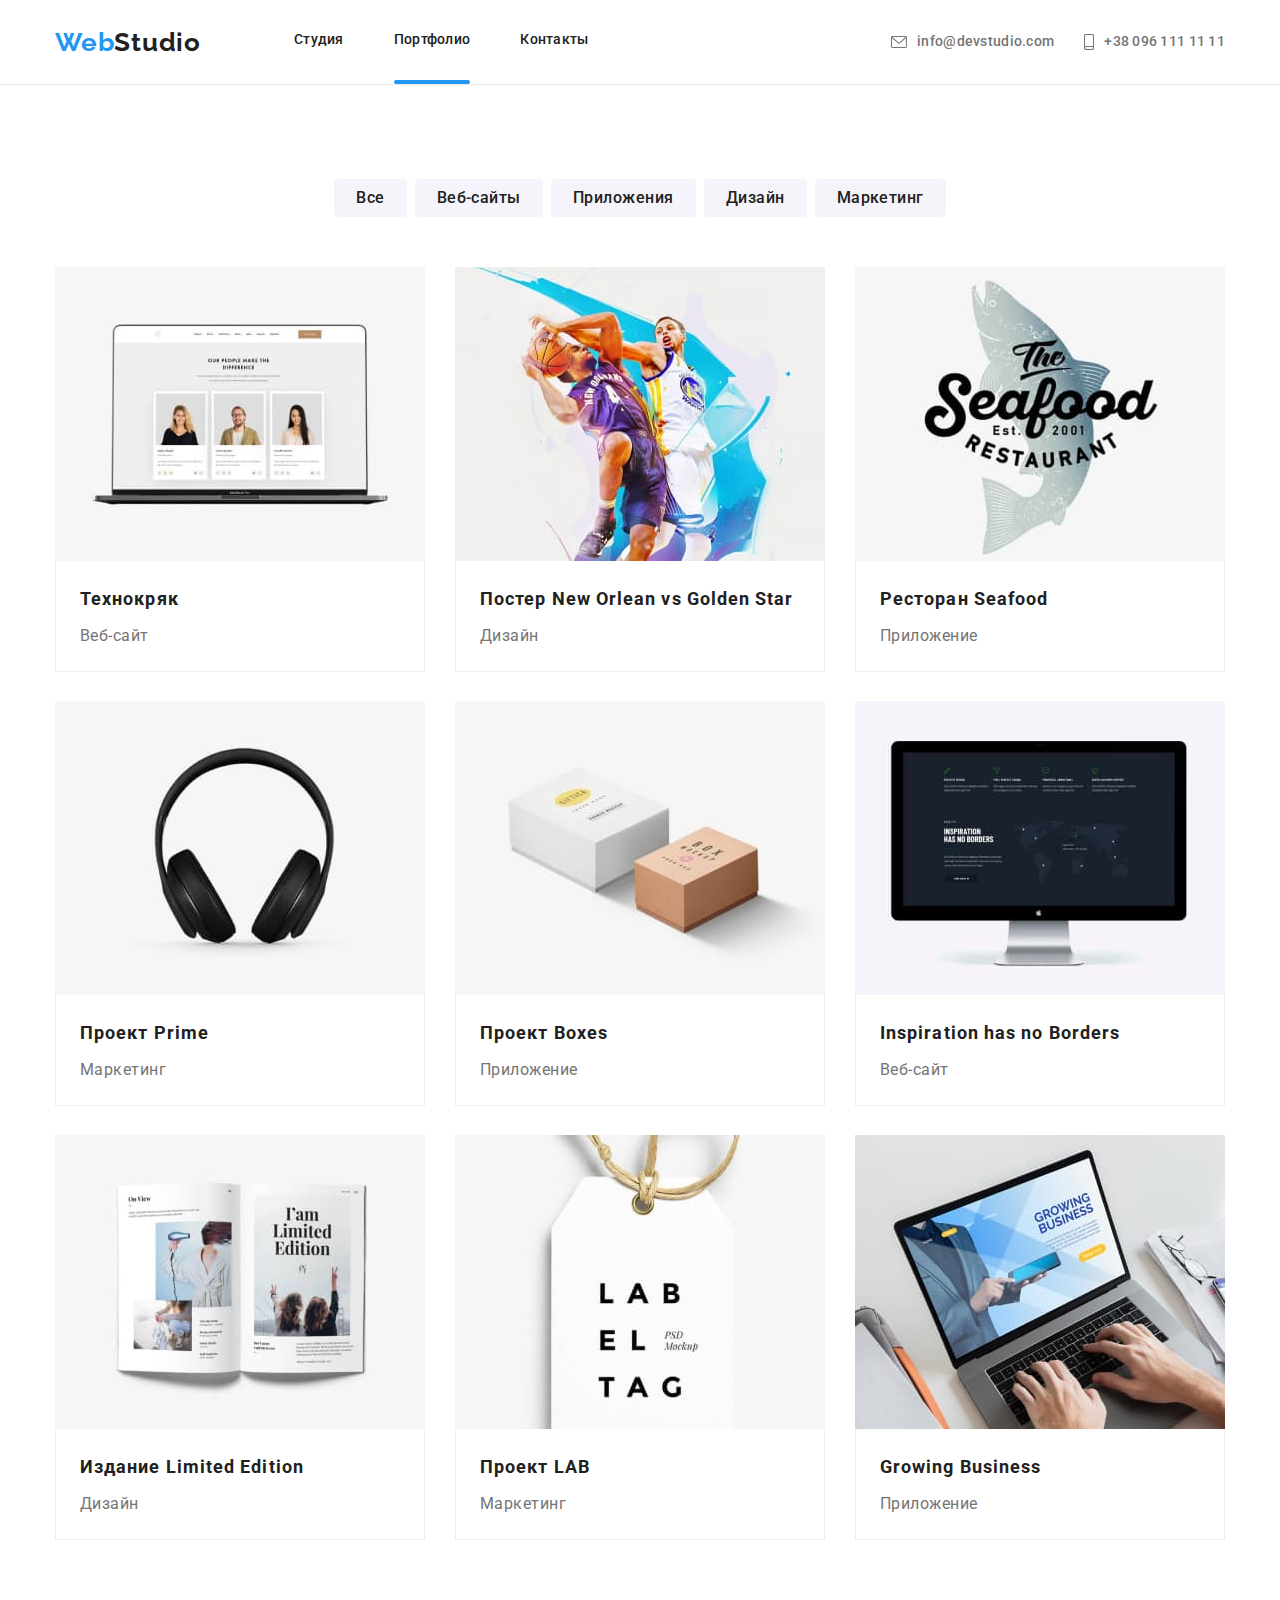
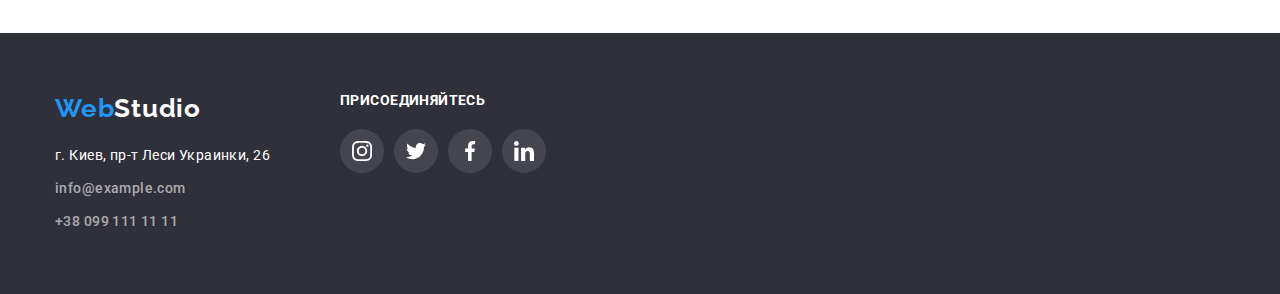
==== portfolio.html @ a39f9c10 "modal add-1" ====
<!DOCTYPE html>
<html lang="en">
  <head>
    <meta charset="UTF-8" />
    <meta http-equiv="X-UA-Compatible" content="IE=edge" />
    <meta name="viewport" content="width=device-width, initial-scale=1.0" />
    <title>Портфолио</title>
    <link
      href="https://fonts.googleapis.com/css2?family=Raleway:wght@700&family=Roboto:wght@400;500;700;900&display=swap"
      rel="stylesheet"
    />
    <link
      rel="stylesheet"
      href="https://cdnjs.cloudflare.com/ajax/libs/modern-normalize/1.1.0/modern-normalize.min.css"
    />
    <link rel="stylesheet" href="./css/styles.css" />
  </head>
  <body>
    <header>
      <div class="container main-nav">
        <a href="./index.html" class="logo"
          ><span class="logo-blue">Web</span>Studio</a
        >
        <nav>
          <ul class="list nav">
            <li class="item">
              <a href="./index.html" class="site-nav">Студия</a>
            </li>
            <li class="item active">
              <a href="./portfolio.html" class="site-nav">Портфолио</a>
            </li>
            <li class="item">
              <a href="" class="site-nav">Контакты</a>
            </li>
          </ul>
        </nav>

        <ul class="list contacts">
          <li class="item">
            <a href="mailto:info@devstudio.com" class="mail">
              <svg class="icon-mail" width="16" height="12">
                <use href="./images/icons.svg#icon-envelope"></use>
              </svg>
              info@devstudio.com</a
            >
          </li>
          <li class="item">
            <a href="tel:+380961111111" class="tel">
              <svg class="icon-tel" width="10" height="16">
                <use href="./images/icons.svg#icon-smartphone"></use>
              </svg>
              +38 096 111 11 11</a
            >
          </li>
        </ul>
      </div>
    </header>

    <main>
      <section class="section">
        <div class="container">
          <!-- Hidden title -->
          <h1 class="visually-hidden">Портфолио</h1>

          <ul class="button-list">
            <li class="item">
              <button type="button" class="portfolio-button">Все</button>
            </li>
            <li class="item">
              <button type="button" class="portfolio-button">Веб-сайты</button>
            </li>
            <li class="item">
              <button type="button" class="portfolio-button">Приложения</button>
            </li>
            <li class="item">
              <button type="button" class="portfolio-button">Дизайн</button>
            </li>
            <li class="item">
              <button type="button" class="portfolio-button">Маркетинг</button>
            </li>
          </ul>

          <ul class="portfolio-list">
            <li class="item">
              <img
                src="./images/portf-1.jpg"
                alt="Картинка веб-сайта"
                width="370"
                class="porfolio-image"
              />
              <div class="content-in-border">
                <h2 class="portfolio-list-title">Технокряк</h2>
                <p class="portfolio-list-text">Веб-сайт</p>
              </div>
            </li>
            <li class="item">
              <img
                src="./images/portf-2.jpg"
                alt="Пример постера"
                width="370"
                class="porfolio-image"
              />
              <div class="content-in-border">
                <h2 class="portfolio-list-title">
                  Постер New Orlean vs Golden Star
                </h2>
                <p class="portfolio-list-text">Дизайн</p>
              </div>
            </li>
            <li class="item">
              <img
                src="./images/portf-3.jpg"
                alt="Логотип ресторана"
                width="370"
                class="porfolio-image"
              />
              <div class="content-in-border">
                <h2 class="portfolio-list-title">Ресторан Seafood</h2>
                <p class="portfolio-list-text">Приложение</p>
              </div>
            </li>
            <li class="item">
              <img
                src="./images/portf-4.jpg"
                alt="Изображение наушников"
                width="370"
                class="porfolio-image"
              />
              <div class="content-in-border">
                <h2 class="portfolio-list-title">Проект Prime</h2>
                <p class="portfolio-list-text">Маркетинг</p>
              </div>
            </li>
            <li class="item">
              <img
                src="./images/portf-5.jpg"
                alt="Изображение коробочек"
                width="370"
                class="porfolio-image"
              />
              <div class="content-in-border">
                <h2 class="portfolio-list-title">Проект Boxes</h2>
                <p class="portfolio-list-text">Приложение</p>
              </div>
            </li>
            <li class="item">
              <img
                src="./images/portf-6.jpg"
                alt="Илюстрация веб-сайта"
                width="370"
                class="porfolio-image"
              />
              <div class="content-in-border">
                <h2 class="portfolio-list-title">Inspiration has no Borders</h2>
                <p class="portfolio-list-text">Веб-сайт</p>
              </div>
            </li>
            <li class="item">
              <img
                src="./images/portf-7.jpg"
                alt="Изображение журнала"
                width="370"
                class="porfolio-image"
              />
              <div class="content-in-border">
                <h2 class="portfolio-list-title">Издание Limited Edition</h2>
                <p class="portfolio-list-text">Дизайн</p>
              </div>
            </li>
            <li class="item">
              <img
                src="./images/portf-8.jpg"
                alt="Изображение бирки"
                width="370"
                class="porfolio-image"
              />
              <div class="content-in-border">
                <h2 class="portfolio-list-title">Проект LAB</h2>
                <p class="portfolio-list-text">Маркетинг</p>
              </div>
            </li>
            <li class="item">
              <img
                src="./images/portf-9.jpg"
                alt="Изибражение приложения на лептопе"
                width="370"
                class="porfolio-image"
              />
              <div class="content-in-border">
                <h2 class="portfolio-list-title">Growing Business</h2>
                <p class="portfolio-list-text">Приложение</p>
              </div>
            </li>
          </ul>
        </div>
      </section>
    </main>

    <footer>
      <div class="container footer">
        <div class="adress-cotain">
          <a href="" class="logo-footer"
            ><span class="logo-blue">Web</span>Studio</a
          >
          <address class="adress">
            г. Киев, пр-т Леси Украинки, 26
            <a href="mailto:info@example.com" class="mail">info@example.com</a>
            <a href="tel:+380991111111" class="tel">+38 099 111 11 11</a>
          </address>
        </div>
        <div class="footer-join">
          <h2 class="footer-join-title">присоединяйтесь</h2>
          <ul class="join-links-list">
            <li class="join-list-item">
              <a href="" class="join-link">
                <svg class="join-icon" width="20" height="20">
                  <use href="./images/icons.svg#icon-instagram"></use>
                </svg>
              </a>
            </li>
            <li class="join-list-item">
              <a href="" class="join-link">
                <svg class="join-icon" width="20" height="20">
                  <use href="./images/icons.svg#icon-twitter"></use>
                </svg>
              </a>
            </li>
            <li class="join-list-item">
              <a href="" class="join-link">
                <svg class="join-icon" width="20" height="20">
                  <use href="./images/icons.svg#icon-facebook"></use>
                </svg>
              </a>
            </li>
            <li class="join-list-item">
              <a href="" class="join-link">
                <svg class="join-icon" width="20" height="20">
                  <use href="./images/icons.svg#icon-linkedin"></use>
                </svg>
              </a>
            </li>
          </ul>
        </div>
      </div>
    </footer>
  </body>
</html>
---- css/styles.css ----
/* palette */

:root {
  --main-white-color: #ffffff;
  --main-text-color: #757575;
  --main-title-color: #212121;
  --main-accent-color: #2196f3;
}

body {
  background-color: var(--main-white-color);
  color: var(--main-text-color);
  font-family: "Roboto", sans-serif;
  font-size: 14px;
}

h1,
h2,
h3,
h4,
p {
  margin-top: 0;
  margin-bottom: 0;
}

.visually-hidden {
  position: absolute;
  width: 1px;
  height: 1px;
  margin: -1px;
  border: 0;
  padding: 0;
  white-space: nowrap;
  clip-path: inset(100%);
  clip: rect(0 0 0 0);
  overflow: hidden;
}

header {
  border-bottom: 1px solid #ececec;
}

/* container */

.container {
  width: 1200px;
  padding-left: 15px;
  padding-right: 15px;
  margin-left: auto;
  margin-right: auto;
}

.section {
  padding-top: 94px;
  padding-bottom: 94px;
}

/* Logo */

.logo {
  color: var(--main-title-color);
  margin-right: 93px;
}
.logo,
.logo-footer {
  font-weight: 700;
  font-size: 26px;
  line-height: 1.19;
  text-decoration: none;
  font-family: "Raleway", sans-serif;
  letter-spacing: 0.03em;
}
.logo-blue {
  color: var(--main-accent-color);
}
.logo-footer {
  color: var(--main-white-color);
  margin-bottom: 20px;
  display: inline-block;
}

.list,
.features-list,
.portfolio-list,
.button-list,
.teams-links-list,
.clients-list,
.join-links-list {
  list-style: none;
  margin-top: 0;
  margin-bottom: 0;
  padding-left: 0;
}

/* site-nav */

.site-nav,
.mail,
.tel {
  text-decoration: none;
  line-height: 1.14;
  letter-spacing: 0.02em;
  font-weight: 500;
}
.site-nav {
  color: var(--main-title-color);
  padding-top: 32px;
  padding-bottom: 32px;

  display: block;
}

.active::after {
  content: "";
  display: block;
  width: 100%;
  height: 4px;
  border-radius: 2px;
  background-color: var(--main-accent-color);
}
.list.contacts {
  margin-left: auto;
}

.list.contacts .item + .item {
  margin-left: 30px;
}

.mail,
.tel {
  color: var(--main-text-color);
  padding-top: 32px;
  padding-bottom: 32px;
  display: flex;
  align-items: center;
}

.icon-tel,
.icon-mail {
  margin-right: 10px;
  fill: currentColor;
}

.adress .mail,
.adress .tel {
  line-height: 1.71;
  letter-spacing: 0.03em;
  color: rgba(255, 255, 255, 0.6);
  display: block;
  margin-top: 9px;
  padding: 0;
}

.site-nav:hover,
.mail:hover,
.tel:hover,
.site-nav:focus,
.mail:focus,
.tel:focus {
  color: var(--main-accent-color);
}

.list.nav,
.list.contacts {
  display: flex;
}

.list.nav .item:not(:last-child) {
  margin-right: 50px;
}

.main-nav {
  display: flex;
  align-items: center;
}

/* hero */

.hero {
  background-image: linear-gradient(
      to right,
      rgba(47, 48, 58, 0.4),
      rgba(47, 48, 58, 0.4)
    ),
    url(../images/hero-img.jpg);
  background-color: #2f303a;
  text-align: center;
}

.hero.section {
  padding-top: 200px;
  padding-bottom: 200px;
  max-width: 1600px;
  margin-left: auto;
  margin-right: auto;
}

.hero-title {
  font-weight: 900;
  font-size: 44px;
  line-height: 1.36;
  max-width: 696px;

  letter-spacing: 0.06em;
  text-transform: uppercase;

  color: var(--main-white-color);
  margin-bottom: 30px;
  margin-left: auto;
  margin-right: auto;
}
.hero-button {
  background-color: var(--main-accent-color);
  color: var(--main-white-color);

  font-family: "Roboto", sans-serif;
  font-weight: 700;
  font-size: 16px;
  line-height: 1.88;
  letter-spacing: 0.06em;
  padding: 10px 32px;

  cursor: pointer;
  box-shadow: 0px 4px 4px rgba(0, 0, 0, 0.15);
  border-radius: 4px;
  border: none;
}

/* features */

.features-list {
  display: flex;
}

.section.features {
  padding-bottom: 0;
}

.features-list .item + .item {
  margin-left: 30px;
}
.features-list .item {
  max-width: 270px;
}

.features-title {
  font-size: 14px;
  line-height: 1.14;
  letter-spacing: 0.03em;
  text-transform: uppercase;
  color: var(--main-title-color);
  margin-bottom: 10px;
}
.features-text {
  line-height: 1.71;
  letter-spacing: 0.03em;
}

.features-icon {
  background: #f5f4fa;
  border-radius: 4px;
  height: 120px;

  margin-bottom: 30px;
  display: flex;
  justify-content: center;
  align-items: center;
}
/* products */

.list.products {
  display: flex;
}

.list.products .item:not(:last-child) {
  margin-right: 30px;
}

.list.products .item {
  position: relative;
}

.products-title,
.team-main-title {
  font-size: 36px;
  line-height: 1.17;
  text-align: center;
  letter-spacing: 0.03em;
  color: var(--main-title-color);
  margin-bottom: 50px;
}

.products-image {
  display: block;
}

.products-text-box {
  position: absolute;
  bottom: 0;
  right: 0;

  width: 100%;

  padding-top: 27px;
  padding-bottom: 27px;

  background-color: rgba(47, 48, 58, 0.8);
  text-align: center;
}
.products-text-box > h3 {
  font-size: 14px;
  line-height: 1.14;
  letter-spacing: 0.03em;
  text-transform: uppercase;
  color: var(--main-white-color);
}

/* team */

.team.section {
  background: #f5f4fa;
}

.team.list {
  display: flex;
}
.team.list .item:not(:last-child) {
  margin-right: 30px;
}
.team.list .item {
  background-color: var(--main-white-color);
  text-align: center;
  box-shadow: 0px 1px 3px rgba(0, 0, 0, 0.12), 0px 1px 1px rgba(0, 0, 0, 0.14),
    0px 2px 1px rgba(0, 0, 0, 0.2);
  border-radius: 0px 0px 4px 4px;
}

.team-title {
  font-weight: 500;
  font-size: 16px;
  line-height: 1.19;
  letter-spacing: 0.03em;
  color: var(--main-title-color);
  margin-bottom: 10px;
}
.team-text {
  font-size: 16px;
  line-height: 1.19;
  letter-spacing: 0.03em;
}

.team-image {
  display: block;
}

.team-content {
  padding-top: 30px;
  padding-bottom: 30px;
}
.teams-links-list {
  display: flex;
  margin-left: 32px;
  margin-right: 32px;
  margin-top: 16px;
}

.teams-links-list li:not(:last-child) {
  margin-right: 10px;
}

.team-link {
  width: 44px;
  height: 44px;
  border-radius: 50%;

  display: flex;
  align-items: center;
  justify-content: center;

  color: #afb1b8;
}

.team-link:hover,
.team-link:focus {
  background-color: var(--main-accent-color);
  color: var(--main-white-color);
}

.team-icon {
  fill: currentColor;
}

/* clients */

.clients-title {
  font-size: 36px;
  line-height: 1.17;
  text-align: center;
  letter-spacing: 0.03em;

  margin-bottom: 50px;

  color: var(--main-title-color);
}

.clients-list {
  display: flex;
}

.clients-list-item:not(:last-child) {
  margin-right: 30px;
}
.clients-link {
  width: 170px;
  height: 92px;
  display: flex;
  align-items: center;
  justify-content: center;

  color: #afb1b8;

  border: 1px solid #afb1b8;
  border-radius: 4px;
}

.clients-link:hover,
.clients-link:focus {
  border: 1px solid var(--main-accent-color);
  color: var(--main-accent-color);
}

.clients-icon {
  fill: currentColor;
}

/* footer */

footer {
  background-color: #2f303a;
  padding-top: 60px;
  padding-bottom: 60px;
}

.footer {
  display: flex;
}

.adress-cotain {
  margin-right: 70px;
}

.adress {
  line-height: 1.71;
  letter-spacing: 0.03em;
  color: var(--main-white-color);
  font-style: normal;
}

.footer-join-title {
  font-size: 14px;
  line-height: 1.14;
  letter-spacing: 0.03em;
  text-transform: uppercase;

  color: var(--main-white-color);

  margin-bottom: 20px;
}

.join-links-list {
  display: flex;
}

.join-list-item:not(:last-child) {
  margin-right: 10px;
}

.join-link {
  width: 44px;
  height: 44px;
  border-radius: 50%;

  display: flex;
  align-items: center;
  justify-content: center;

  background-color: rgba(255, 255, 255, 0.1);
}

.join-link:hover,
.join-link:focus {
  background-color: var(--main-accent-color);
  color: var(--main-white-color);
}

.join-icon {
  fill: var(--main-white-color);
}

/* modal */

.backdrop {
  position: fixed;
  top: 0;
  left: 0;

  width: 100%;
  height: 100%;

  background-color: rgba(0, 0, 0, 0.2);
}

.modal {
  position: absolute;
  top: 50%;
  left: 50%;
  transform: translate(-50%, -50%);

  width: 528px;
  height: 581px;

  background-color: var(--main-white-color);
  box-shadow: 0px 1px 3px rgba(0, 0, 0, 0.12), 0px 1px 1px rgba(0, 0, 0, 0.14),
    0px 2px 1px rgba(0, 0, 0, 0.2);
  border-radius: 4px;
}

.modal-close {
  position: absolute;
  top: 8px;
  right: 8px;

  min-height: 30px;
  min-width: 30px;
  border-radius: 50%;
  border: 1px solid rgba(0, 0, 0, 0.1);
}

/* porfolio */

.button-list {
  display: flex;
  justify-content: center;
  margin-bottom: 50px;
}

.button-list .item + .item {
  margin-left: 8px;
}

.portfolio-button {
  color: var(--main-title-color);
  font-weight: 500;
  font-size: 16px;
  line-height: 1.62;
  text-align: center;
  letter-spacing: 0.03em;
  font-family: "Roboto", sans-serif;

  background-color: #f5f4fa;
  border-radius: 4px;
  padding: 6px 22px;
  border: none;
  cursor: pointer;
}
.portfolio-button:hover,
.portfolio-button:focus {
  background-color: var(--main-accent-color);
  color: var(--main-white-color);
  box-shadow: 0px 3px 1px rgba(0, 0, 0, 0.1), 0px 1px 2px rgba(0, 0, 0, 0.08),
    0px 2px 2px rgba(0, 0, 0, 0.12);
}

.portfolio-list {
  display: flex;
  flex-wrap: wrap;
}

.portfolio-list .item {
  margin-right: 30px;
  margin-bottom: 30px;
  background: var(--main-white-color);
  max-height: 404px;
}

.portfolio-list .item:nth-child(3n) {
  margin-right: 0;
}

.portfolio-list .item:nth-last-child(-n + 3) {
  margin-bottom: 0;
}

.portfolio-list .item:hover,
.portfolio-list .item:focus {
  box-shadow: 0px 1px 1px rgba(0, 0, 0, 0.12), 0px 4px 4px rgba(0, 0, 0, 0.06),
    1px 4px 6px rgba(0, 0, 0, 0.16);
}

.portfolio-list-title {
  font-size: 18px;
  line-height: 2;
  letter-spacing: 0.06em;
  color: var(--main-title-color);
}
.portfolio-list-text {
  font-size: 16px;
  letter-spacing: 0.03em;
  line-height: 1.88;
  margin-top: 4px;
}

.content-in-border {
  border: 1px solid #eeeeee;
  border-top: none;
  padding: 20px 24px;
}

.porfolio-image {
  display: block;
}
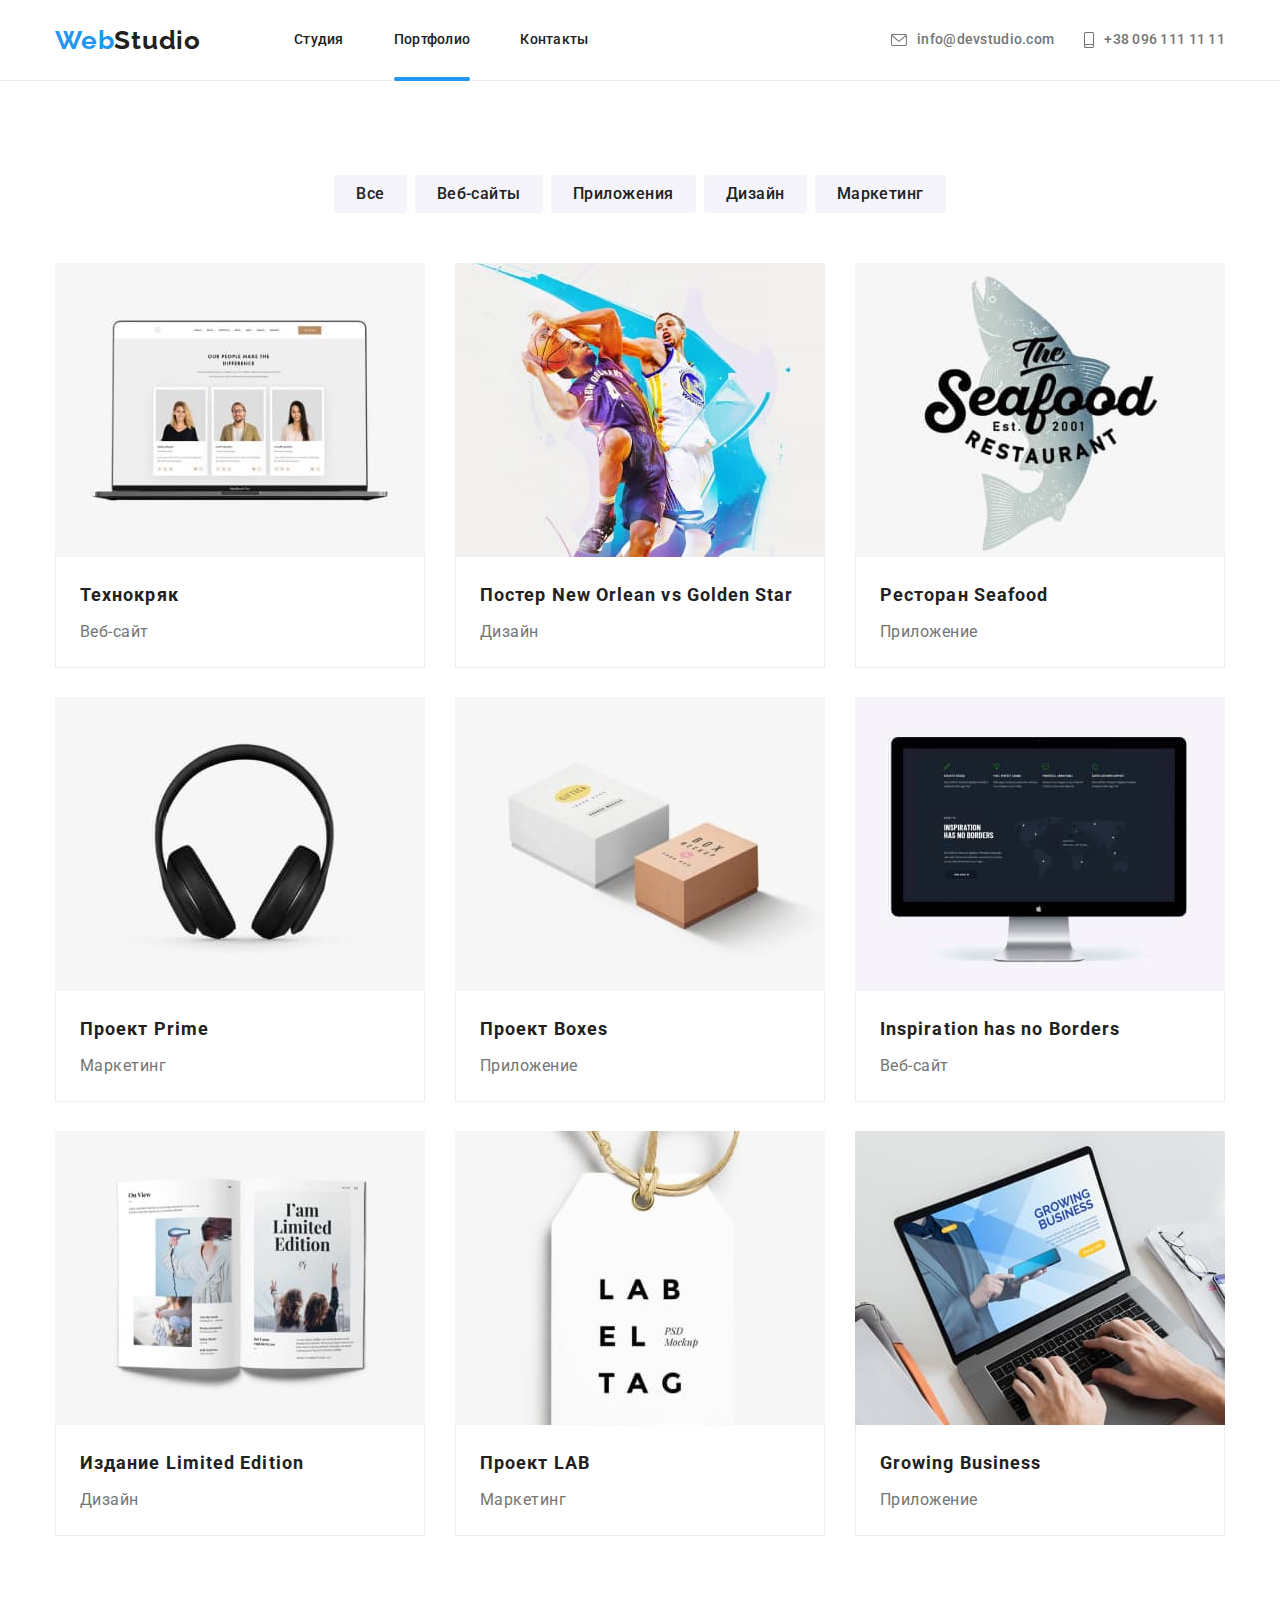
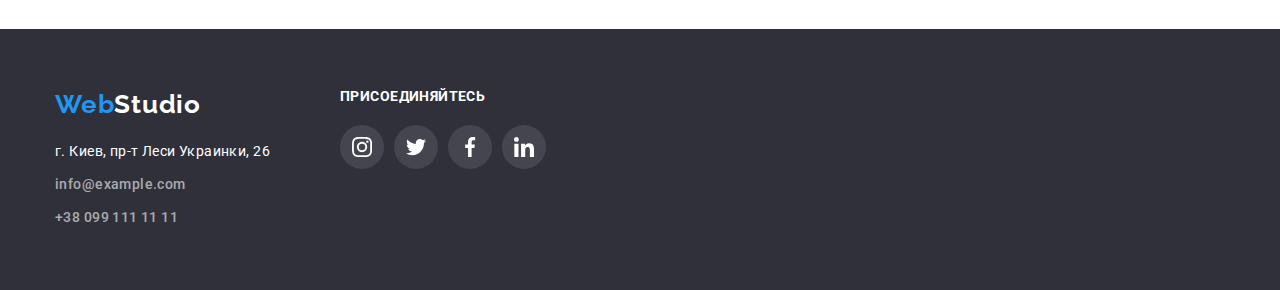
==== commit 76419214: "animation" ====
--- a/portfolio.html
+++ b/portfolio.html
@@ -82,24 +82,44 @@
 
           <ul class="portfolio-list">
             <li class="item">
-              <img
-                src="./images/portf-1.jpg"
-                alt="Картинка веб-сайта"
-                width="370"
-                class="porfolio-image"
-              />
+              <div class="portfolio-thumb">
+                <img
+                  src="./images/portf-1.jpg"
+                  alt="Картинка веб-сайта"
+                  width="370"
+                  class="porfolio-image"
+                />
+                <div class="overlay">
+                  <p>
+                    Ресурс предлагает комплексные предложения с разным уровнем
+                    функционала и сервисов. Все это позволит посетителю получить
+                    исчерпывающие сведения о компании или частном лице.
+                  </p>
+                </div>
+              </div>
+
               <div class="content-in-border">
                 <h2 class="portfolio-list-title">Технокряк</h2>
                 <p class="portfolio-list-text">Веб-сайт</p>
               </div>
             </li>
             <li class="item">
-              <img
-                src="./images/portf-2.jpg"
-                alt="Пример постера"
-                width="370"
-                class="porfolio-image"
-              />
+              <div class="portfolio-thumb">
+                <img
+                  src="./images/portf-2.jpg"
+                  alt="Пример постера"
+                  width="370"
+                  class="porfolio-image"
+                />
+                <div class="overlay">
+                  <p>
+                    Ресурс предлагает комплексные предложения с разным уровнем
+                    функционала и сервисов. Все это позволит посетителю получить
+                    исчерпывающие сведения о компании или частном лице.
+                  </p>
+                </div>
+              </div>
+
               <div class="content-in-border">
                 <h2 class="portfolio-list-title">
                   Постер New Orlean vs Golden Star
@@ -108,84 +128,154 @@
               </div>
             </li>
             <li class="item">
-              <img
-                src="./images/portf-3.jpg"
-                alt="Логотип ресторана"
-                width="370"
-                class="porfolio-image"
-              />
+              <div class="portfolio-thumb">
+                <img
+                  src="./images/portf-3.jpg"
+                  alt="Логотип ресторана"
+                  width="370"
+                  class="porfolio-image"
+                />
+                <div class="overlay">
+                  <p>
+                    Ресурс предлагает комплексные предложения с разным уровнем
+                    функционала и сервисов. Все это позволит посетителю получить
+                    исчерпывающие сведения о компании или частном лице.
+                  </p>
+                </div>
+              </div>
+
               <div class="content-in-border">
                 <h2 class="portfolio-list-title">Ресторан Seafood</h2>
                 <p class="portfolio-list-text">Приложение</p>
               </div>
             </li>
             <li class="item">
-              <img
-                src="./images/portf-4.jpg"
-                alt="Изображение наушников"
-                width="370"
-                class="porfolio-image"
-              />
+              <div class="portfolio-thumb">
+                <img
+                  src="./images/portf-4.jpg"
+                  alt="Изображение наушников"
+                  width="370"
+                  class="porfolio-image"
+                />
+                <div class="overlay">
+                  <p>
+                    Ресурс предлагает комплексные предложения с разным уровнем
+                    функционала и сервисов. Все это позволит посетителю получить
+                    исчерпывающие сведения о компании или частном лице.
+                  </p>
+                </div>
+              </div>
+
               <div class="content-in-border">
                 <h2 class="portfolio-list-title">Проект Prime</h2>
                 <p class="portfolio-list-text">Маркетинг</p>
               </div>
             </li>
             <li class="item">
-              <img
-                src="./images/portf-5.jpg"
-                alt="Изображение коробочек"
-                width="370"
-                class="porfolio-image"
-              />
+              <div class="portfolio-thumb">
+                <img
+                  src="./images/portf-5.jpg"
+                  alt="Изображение коробочек"
+                  width="370"
+                  class="porfolio-image"
+                />
+                <div class="overlay">
+                  <p>
+                    Ресурс предлагает комплексные предложения с разным уровнем
+                    функционала и сервисов. Все это позволит посетителю получить
+                    исчерпывающие сведения о компании или частном лице.
+                  </p>
+                </div>
+              </div>
+
               <div class="content-in-border">
                 <h2 class="portfolio-list-title">Проект Boxes</h2>
                 <p class="portfolio-list-text">Приложение</p>
               </div>
             </li>
             <li class="item">
-              <img
-                src="./images/portf-6.jpg"
-                alt="Илюстрация веб-сайта"
-                width="370"
-                class="porfolio-image"
-              />
+              <div class="portfolio-thumb">
+                <img
+                  src="./images/portf-6.jpg"
+                  alt="Илюстрация веб-сайта"
+                  width="370"
+                  class="porfolio-image"
+                />
+                <div class="overlay">
+                  <p>
+                    Ресурс предлагает комплексные предложения с разным уровнем
+                    функционала и сервисов. Все это позволит посетителю получить
+                    исчерпывающие сведения о компании или частном лице.
+                  </p>
+                </div>
+              </div>
+
               <div class="content-in-border">
                 <h2 class="portfolio-list-title">Inspiration has no Borders</h2>
                 <p class="portfolio-list-text">Веб-сайт</p>
               </div>
             </li>
             <li class="item">
-              <img
-                src="./images/portf-7.jpg"
-                alt="Изображение журнала"
-                width="370"
-                class="porfolio-image"
-              />
+              <div class="portfolio-thumb">
+                <img
+                  src="./images/portf-7.jpg"
+                  alt="Изображение журнала"
+                  width="370"
+                  class="porfolio-image"
+                />
+                <div class="overlay">
+                  <p>
+                    Ресурс предлагает комплексные предложения с разным уровнем
+                    функционала и сервисов. Все это позволит посетителю получить
+                    исчерпывающие сведения о компании или частном лице.
+                  </p>
+                </div>
+              </div>
+
               <div class="content-in-border">
                 <h2 class="portfolio-list-title">Издание Limited Edition</h2>
                 <p class="portfolio-list-text">Дизайн</p>
               </div>
             </li>
             <li class="item">
-              <img
-                src="./images/portf-8.jpg"
-                alt="Изображение бирки"
-                width="370"
-                class="porfolio-image"
-              />
+              <div class="portfolio-thumb">
+                <img
+                  src="./images/portf-8.jpg"
+                  alt="Изображение бирки"
+                  width="370"
+                  class="porfolio-image"
+                />
+                <div class="overlay">
+                  <p>
+                    Ресурс предлагает комплексные предложения с разным уровнем
+                    функционала и сервисов. Все это позволит посетителю получить
+                    исчерпывающие сведения о компании или частном лице.
+                  </p>
+                </div>
+              </div>
+
               <div class="content-in-border">
                 <h2 class="portfolio-list-title">Проект LAB</h2>
                 <p class="portfolio-list-text">Маркетинг</p>
               </div>
             </li>
             <li class="item">
-              <img
-                src="./images/portf-9.jpg"
-                alt="Изибражение приложения на лептопе"
-                width="370"
-                class="porfolio-image"
-              />
+              <div class="portfolio-thumb">
+                <img
+                  src="./images/portf-9.jpg"
+                  alt="Изибражение приложения на лептопе"
+                  width="370"
+                  class="porfolio-image"
+                />
+                <div class="overlay">
+                  <p>
+                    Ресурс предлагает комплексные предложения с разным уровнем
+                    функционала и сервисов. Все это позволит посетителю получить
+                    исчерпывающие сведения о компании или частном лице.
+                  </p>
+                </div>
+              </div>
+
               <div class="content-in-border">
                 <h2 class="portfolio-list-title">Growing Business</h2>
                 <p class="portfolio-list-text">Приложение</p>
--- a/css/styles.css
+++ b/css/styles.css
@@ -108,9 +108,17 @@
   padding-bottom: 32px;
 
   display: block;
-}
-
+
+  transition: color 250ms cubic-bezier(0.4, 0, 0.2, 1);
+}
+
+.active {
+  position: relative;
+}
 .active::after {
+  position: absolute;
+  bottom: -1px;
+
   content: "";
   display: block;
   width: 100%;
@@ -133,6 +141,8 @@
   padding-bottom: 32px;
   display: flex;
   align-items: center;
+
+  transition: color 250ms cubic-bezier(0.4, 0, 0.2, 1);
 }
 
 .icon-tel,
@@ -378,6 +388,9 @@
   justify-content: center;
 
   color: #afb1b8;
+
+  transition: color 250ms cubic-bezier(0.4, 0, 0.2, 1),
+    background-color 250ms cubic-bezier(0.4, 0, 0.2, 1);
 }
 
 .team-link:hover,
@@ -421,6 +434,9 @@
 
   border: 1px solid #afb1b8;
   border-radius: 4px;
+
+  transition: color 250ms cubic-bezier(0.4, 0, 0.2, 1),
+    border 250ms cubic-bezier(0.4, 0, 0.2, 1);
 }
 
 .clients-link:hover,
@@ -485,6 +501,8 @@
   justify-content: center;
 
   background-color: rgba(255, 255, 255, 0.1);
+
+  transition: background-color 250ms cubic-bezier(0.4, 0, 0.2, 1);
 }
 
 .join-link:hover,
@@ -508,13 +526,24 @@
   height: 100%;
 
   background-color: rgba(0, 0, 0, 0.2);
-}
-
+  opacity: 1;
+
+  transition: opacity 250ms cubic-bezier(0.4, 0, 0.2, 1);
+}
+
+.backdrop.is-hidden {
+  opacity: 0;
+  pointer-events: none;
+}
+
+.backdrop.is-hidden .modal {
+  transform: translate(-50%, -50%) scale(1.2);
+  opacity: 0;
+}
 .modal {
   position: absolute;
   top: 50%;
   left: 50%;
-  transform: translate(-50%, -50%);
 
   width: 528px;
   height: 581px;
@@ -523,6 +552,11 @@
   box-shadow: 0px 1px 3px rgba(0, 0, 0, 0.12), 0px 1px 1px rgba(0, 0, 0, 0.14),
     0px 2px 1px rgba(0, 0, 0, 0.2);
   border-radius: 4px;
+
+  transform: translate(-50%, -50%) scale(1);
+  opacity: 1;
+  transition: transform 250ms cubic-bezier(0.4, 0, 0.2, 1),
+    opacity 250ms cubic-bezier(0.4, 0, 0.2, 1);
 }
 
 .modal-close {
@@ -530,10 +564,14 @@
   top: 8px;
   right: 8px;
 
-  min-height: 30px;
-  min-width: 30px;
+  height: 30px;
+  width: 30px;
   border-radius: 50%;
   border: 1px solid rgba(0, 0, 0, 0.1);
+  background-image: url(../images/close-black-icn.svg);
+  background-position: center;
+  background-repeat: no-repeat;
+  cursor: pointer;
 }
 
 /* porfolio */
@@ -562,6 +600,10 @@
   padding: 6px 22px;
   border: none;
   cursor: pointer;
+
+  transition: background-color 250ms cubic-bezier(0.4, 0, 0.2, 1),
+    color 250ms cubic-bezier(0.4, 0, 0.2, 1),
+    box-shadow 250ms cubic-bezier(0.4, 0, 0.2, 1);
 }
 .portfolio-button:hover,
 .portfolio-button:focus {
@@ -581,6 +623,8 @@
   margin-bottom: 30px;
   background: var(--main-white-color);
   max-height: 404px;
+
+  transition: box-shadow 250ms cubic-bezier(0.4, 0, 0.2, 1);
 }
 
 .portfolio-list .item:nth-child(3n) {
@@ -619,3 +663,41 @@
 .porfolio-image {
   display: block;
 }
+
+/* animations cards */
+.portfolio-thumb {
+  position: relative;
+  display: flex;
+
+  overflow: hidden;
+}
+
+.overlay {
+  position: absolute;
+  bottom: 0;
+  right: 0;
+
+  width: 100%;
+  height: 100%;
+  background-color: rgba(33, 150, 243, 0.9);
+  padding: 63px 24px;
+
+  transform: translateY(100%);
+  transition: transform 250ms cubic-bezier(0.4, 0, 0.2, 1);
+}
+
+.overlay p {
+  position: absolute;
+
+  max-width: 322px;
+  max-height: 168px;
+
+  font-size: 18px;
+  line-height: 1.56;
+  letter-spacing: 0.03em;
+  color: var(--main-white-color);
+}
+
+.portfolio-list > .item:hover .overlay {
+  transform: translateY(0);
+}
